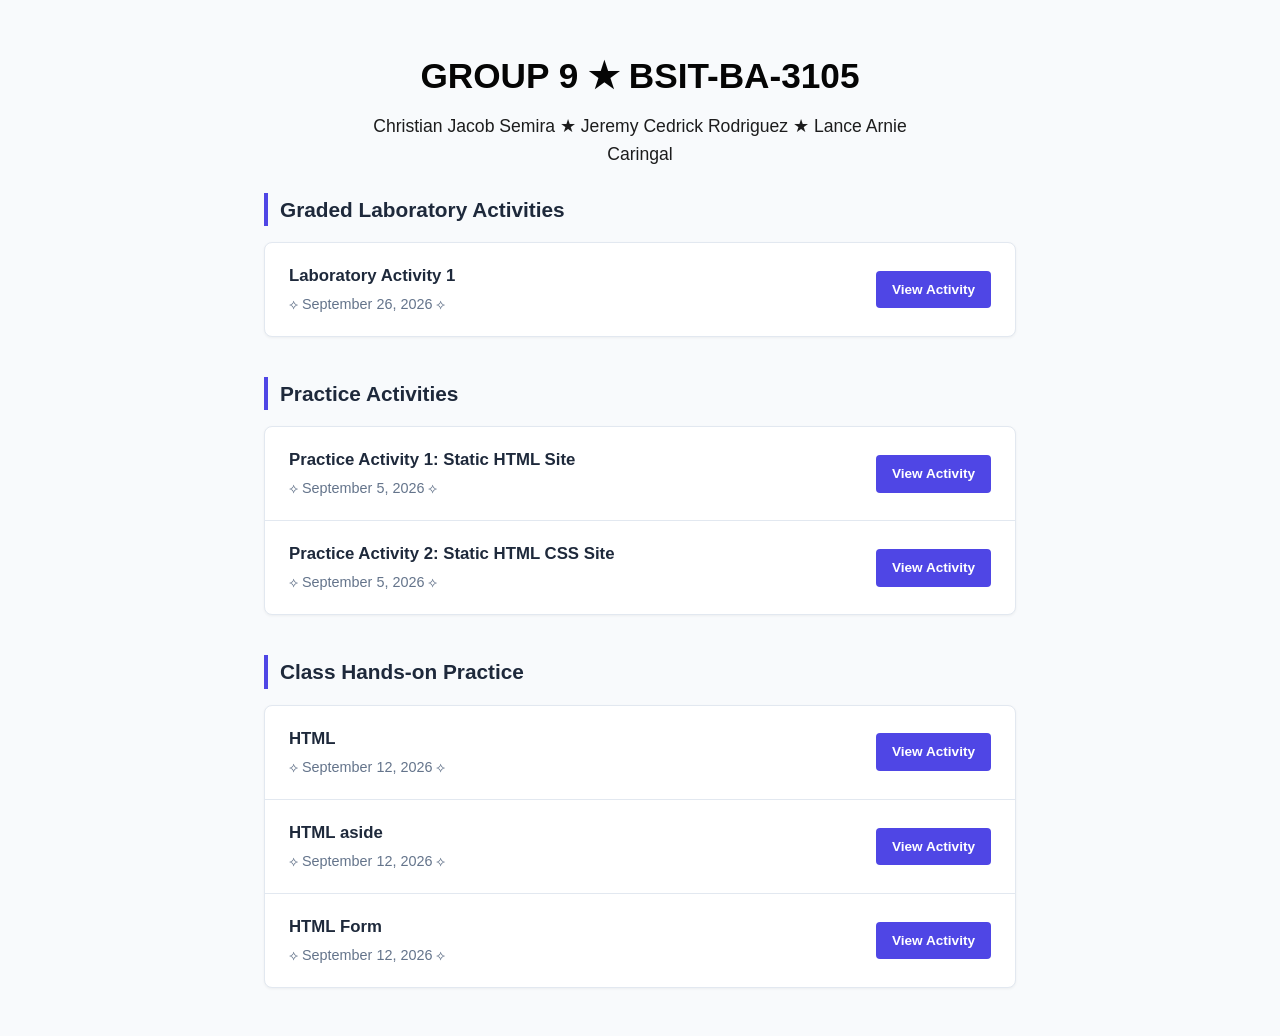
==== index.html @ ed229a6a "Update index.html links to connect activity files" ====
<!DOCTYPE html>
<html lang="en">
<head>
    <meta charset="UTF-8">
    <meta name="viewport" content="width=device-width, initial-scale=1.0">
    <title>Class Activity Repository</title>
    <link rel="stylesheet" href="style.css">
</head>
<body>
    <header>
        <h1>GROUP 9 ★ BSIT-BA-3105</h1>
        <p> Christian Jacob Semira ★ Jeremy Cedrick Rodriguez ★ Lance Arnie Caringal</p>
    </header>

    <!-- Main Content Area -->
    <main>
         <h2 class="section-title">Graded Laboratory Activities</h2>
        <ul class="activity-list">
            <li>
                <span class="activity-info">
                    <strong>Laboratory Activity 1</strong>
                    <p> ⟡ September 26, 2026 ⟡</p>
                </span>
                <a href="Lab_1.html" class="btn">View Activity</a>
            </li>
        </ul>
        <!-- Section: Current Module -->
        <h2 class="section-title">Practice Activities </h2>
        <ul class="activity-list">
            <li>
                <span class="activity-info">
                    <strong>Practice Activity 1: Static HTML Site</strong>
                    <p> ⟡ September 5, 2026 ⟡</p>
                </span>
                <a href="index.html
                " class="btn">View Activity</a>
            </li>
            <li>
                <span class="activity-info">
                    <strong>Practice Activity 2: Static HTML CSS Site</strong>
                    <p>⟡ September 5, 2026 ⟡</p>
                </span>
                <a href="style.css" class="btn">View Activity</a>
            </li>
        </ul>
<h2 class="section-title">Class Hands-on Practice</h2>
<ul class="activity-list">
            <li>
                <span class="activity-info">
                    <strong>HTML</strong>
                    <p>⟡ September 12, 2026 ⟡</p>
                </span>
                <a href="html.html" class="btn">View Activity</a>
            </li>
            <li>
                <span class="activity-info">
                    <strong>HTML aside</strong>
                    <p>⟡ September 12, 2026 ⟡</p>
                </span>
                <a href="Practice_1_html_aside.html" class="btn">View Activity</a>
            </li>
            <li>
                <span class="activity-info">
                    <strong>HTML Form</strong>
                    <p>⟡ September 12, 2026 ⟡</p>
                </span>
                <a href="Prac_1_html_forms.html" class="btn">View Activity</a>
            </li>
        </ul>
    </main>

</body>
</html>
---- style.css ----
:root {
    --primary: #4f46e5;
    --primary-dark: #4338ca;
    --bg-color: #f8fafc;
    --card-bg: #ffffff;
    --text-main: #1e293b;
    --text-muted: #64748b;
    --border-color: #e2e8f0;
}

* {
    margin: 0;
    padding: 0;
    box-sizing: border-box;
    font-family: 'Segoe UI', Tahoma, Geneva, Verdana, sans-serif;
}

body {
    background-color: var(--bg-color);
    color: var(--text-main);
    line-height: 1.6;
}

/* Banner Header */
header {
    color: rgb(5, 5, 5);
    padding: 3rem 2rem;
    text-align: center;
}

header h1 {
    font-size: 2.2rem;
    margin-bottom: 0.5rem;
}

header p {
    font-size: 1.1rem;
    opacity: 0.9;
    max-width: 600px;
    margin: 0 auto;
}

/* Main Container */
main {
    max-width: 800px;
    margin: -1.5rem auto 3rem auto;
    padding: 0 1.5rem;
}

/* Section Styling */
.section-title {
    font-size: 1.3rem;
    margin-bottom: 1rem;
    color: var(--text-main);
    border-left: 4px solid var(--primary);
    padding-left: 0.75rem;
}

/* Simple List Styling */
.activity-list {
    list-style: none;
    background: var(--card-bg);
    border: 1px solid var(--border-color);
    border-radius: 8px;
    box-shadow: 0 1px 3px 0 rgba(0, 0, 0, 0.05);
    margin-bottom: 2.5rem;
    overflow: hidden;
}

.activity-list li {
    display: flex;
    justify-content: space-between;
    align-items: center;
    padding: 1.25rem 1.5rem;
    border-bottom: 1px solid var(--border-color);
    gap: 1rem;
}

.activity-list li:last-child {
    border-bottom: none;
}

.activity-info strong {
    display: block;
    font-size: 1.05rem;
    color: var(--text-main);
    margin-bottom: 0.2rem;
}

.activity-info p {
    color: var(--text-muted);
    font-size: 0.9rem;
}

/* Buttons */
.btn {
    display: inline-block;
    background-color: var(--primary);
    color: white;
    padding: 0.5rem 1rem;
    border-radius: 4px;
    text-decoration: none;
    font-size: 0.85rem;
    font-weight: 600;
    white-space: nowrap;
    transition: background-color 0.2s;
}

.btn:hover {
    background-color: var(--primary-dark);
}

.btn.secondary {
    background-color: #e2e8f0;
    color: var(--text-main);
}

.btn.secondary:hover {
    background-color: #cbd5e1;
}

/* Footer */
footer {
    text-align: center;
    padding: 2rem;
    color: var(--text-muted);
    font-size: 0.85rem;
    border-top: 1px solid var(--border-color);
    background: white;
}
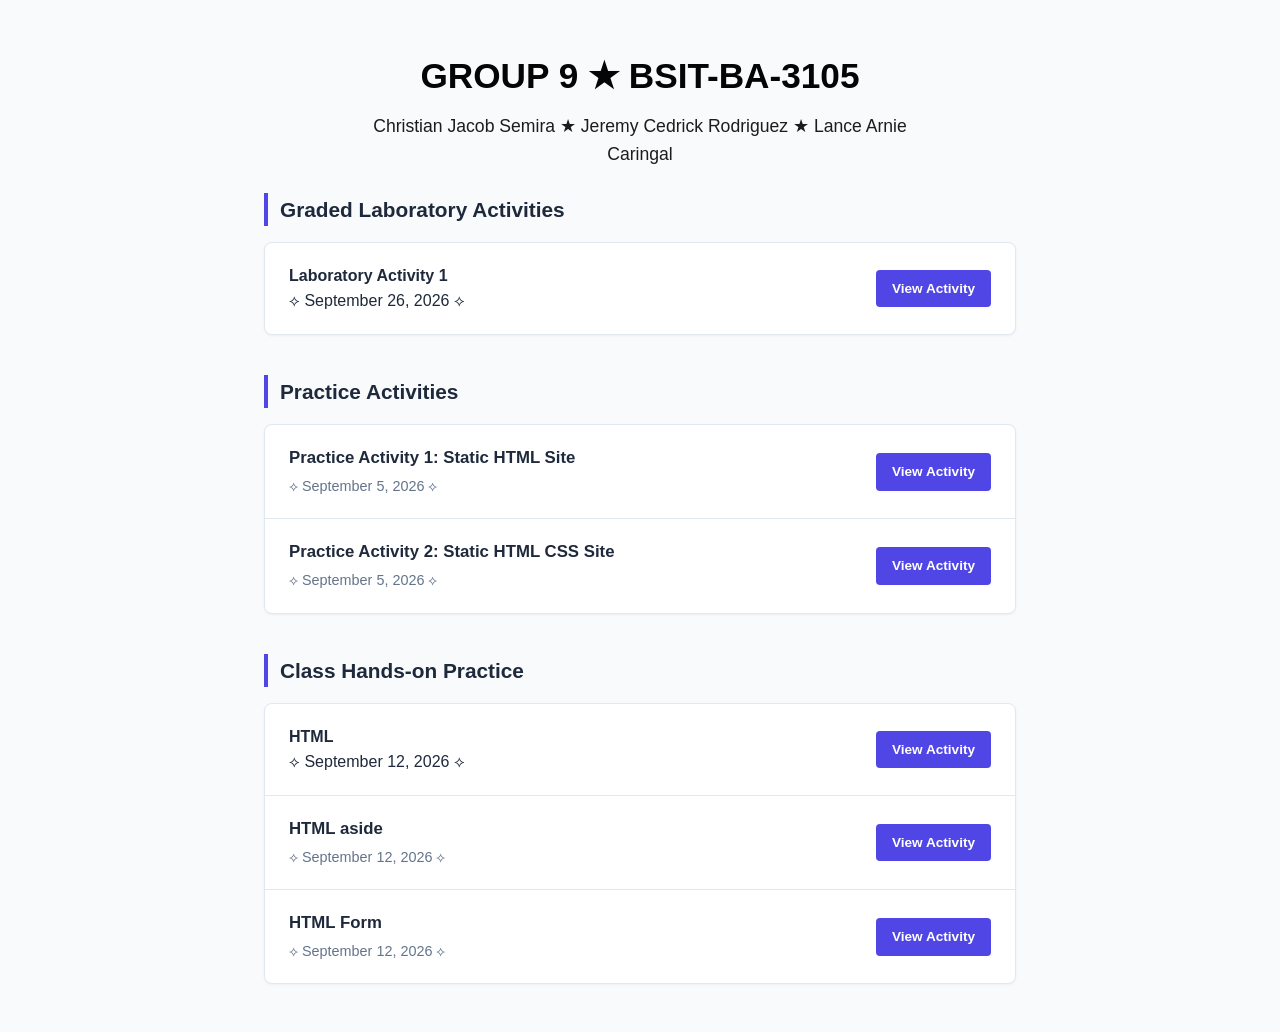
==== commit 33849151: "Update index.html links to connect activity files" ====
--- a/index.html
+++ b/index.html
@@ -17,7 +17,7 @@
          <h2 class="section-title">Graded Laboratory Activities</h2>
         <ul class="activity-list">
             <li>
-                <span class="activity-info">
+                <span class="Labaratory">
                     <strong>Laboratory Activity 1</strong>
                     <p> ⟡ September 26, 2026 ⟡</p>
                 </span>
@@ -46,7 +46,7 @@
 <h2 class="section-title">Class Hands-on Practice</h2>
 <ul class="activity-list">
             <li>
-                <span class="activity-info">
+                <span class="hands-on">
                     <strong>HTML</strong>
                     <p>⟡ September 12, 2026 ⟡</p>
                 </span>
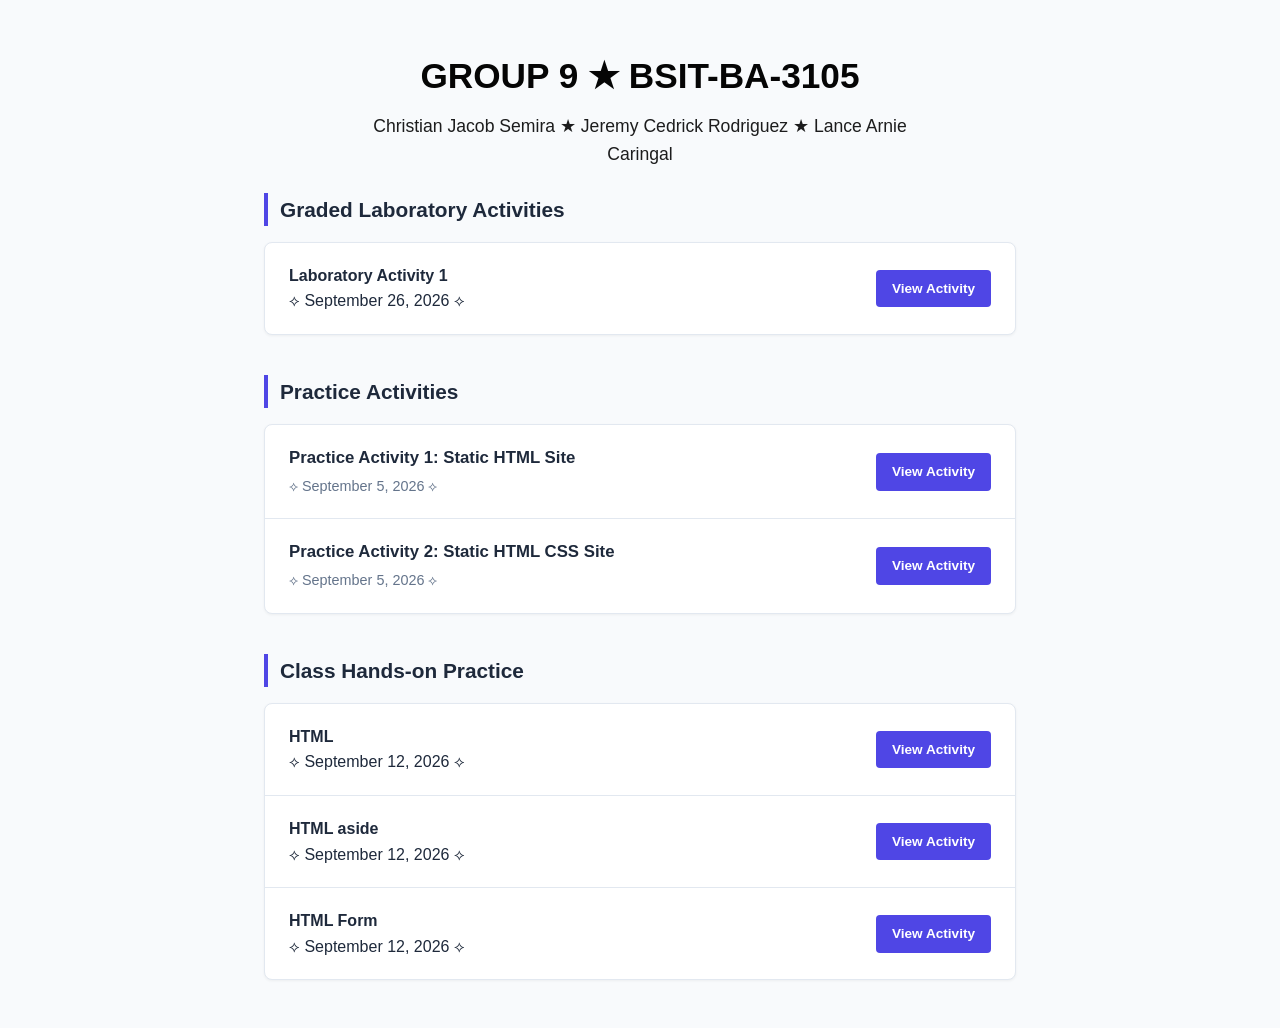
==== commit 35009df0: "Update index.html links to connect activity files" ====
--- a/index.html
+++ b/index.html
@@ -53,14 +53,14 @@
                 <a href="html.html" class="btn">View Activity</a>
             </li>
             <li>
-                <span class="activity-info">
+                <span class="hands-on">
                     <strong>HTML aside</strong>
                     <p>⟡ September 12, 2026 ⟡</p>
                 </span>
                 <a href="Practice_1_html_aside.html" class="btn">View Activity</a>
             </li>
             <li>
-                <span class="activity-info">
+                <span class="hands-on">
                     <strong>HTML Form</strong>
                     <p>⟡ September 12, 2026 ⟡</p>
                 </span>
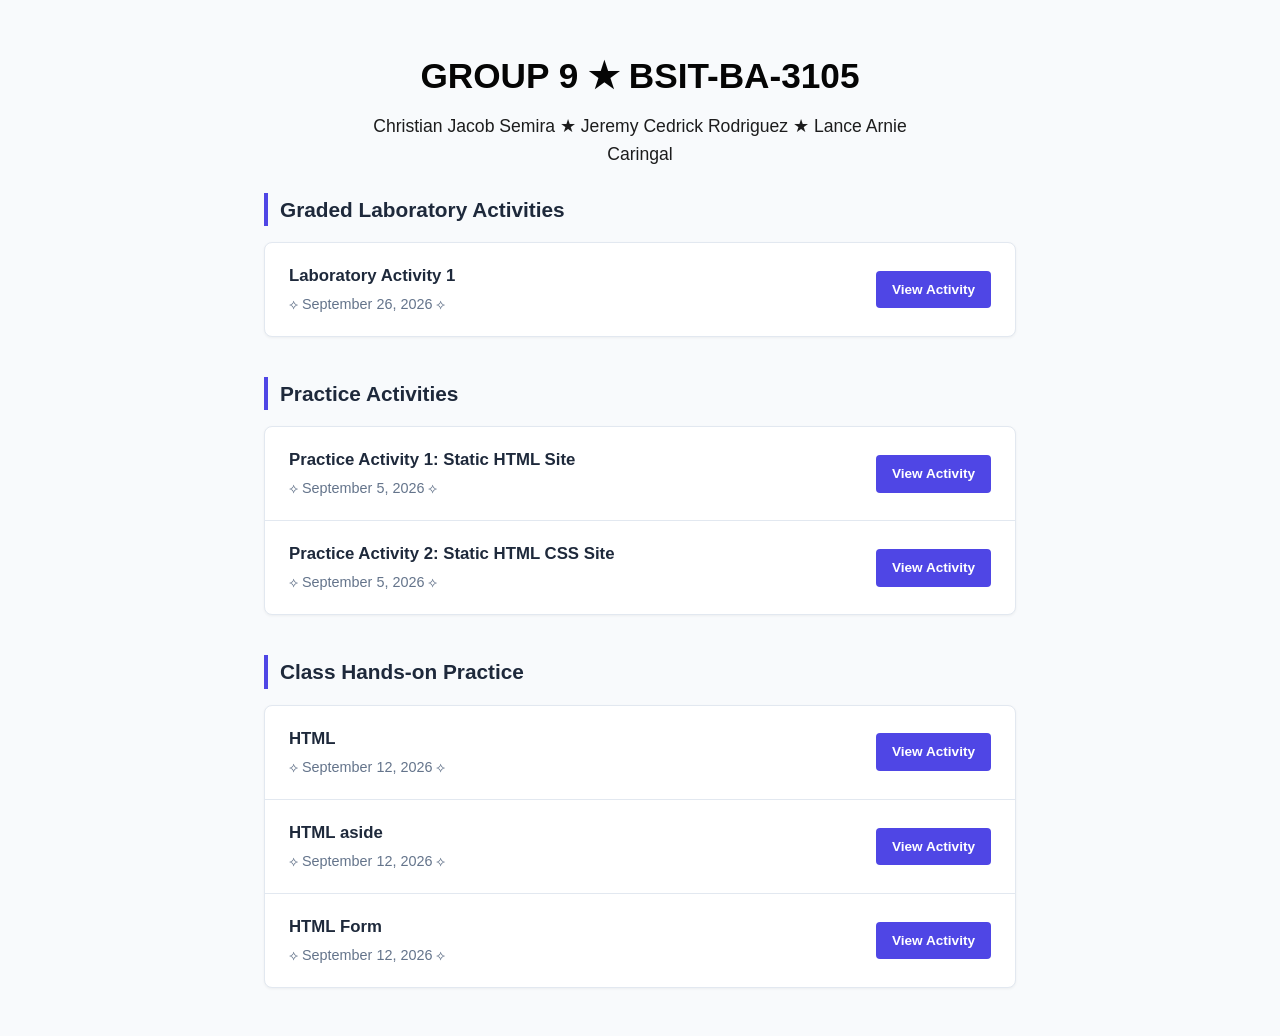
==== commit f0c86fa2: "Update index.html links to connect activity files" ====
--- a/index.html
+++ b/index.html
@@ -17,7 +17,7 @@
          <h2 class="section-title">Graded Laboratory Activities</h2>
         <ul class="activity-list">
             <li>
-                <span class="Labaratory">
+                <span class="activity-info">
                     <strong>Laboratory Activity 1</strong>
                     <p> ⟡ September 26, 2026 ⟡</p>
                 </span>
@@ -32,8 +32,7 @@
                     <strong>Practice Activity 1: Static HTML Site</strong>
                     <p> ⟡ September 5, 2026 ⟡</p>
                 </span>
-                <a href="index.html
-                " class="btn">View Activity</a>
+                <a href="index.html" class="btn">View Activity</a>
             </li>
             <li>
                 <span class="activity-info">
@@ -46,21 +45,21 @@
 <h2 class="section-title">Class Hands-on Practice</h2>
 <ul class="activity-list">
             <li>
-                <span class="hands-on">
+                <span class="activity-info">
                     <strong>HTML</strong>
                     <p>⟡ September 12, 2026 ⟡</p>
                 </span>
                 <a href="html.html" class="btn">View Activity</a>
             </li>
             <li>
-                <span class="hands-on">
+                <span class="activity-info">
                     <strong>HTML aside</strong>
                     <p>⟡ September 12, 2026 ⟡</p>
                 </span>
                 <a href="Practice_1_html_aside.html" class="btn">View Activity</a>
             </li>
             <li>
-                <span class="hands-on">
+                <span class="activity-info">
                     <strong>HTML Form</strong>
                     <p>⟡ September 12, 2026 ⟡</p>
                 </span>
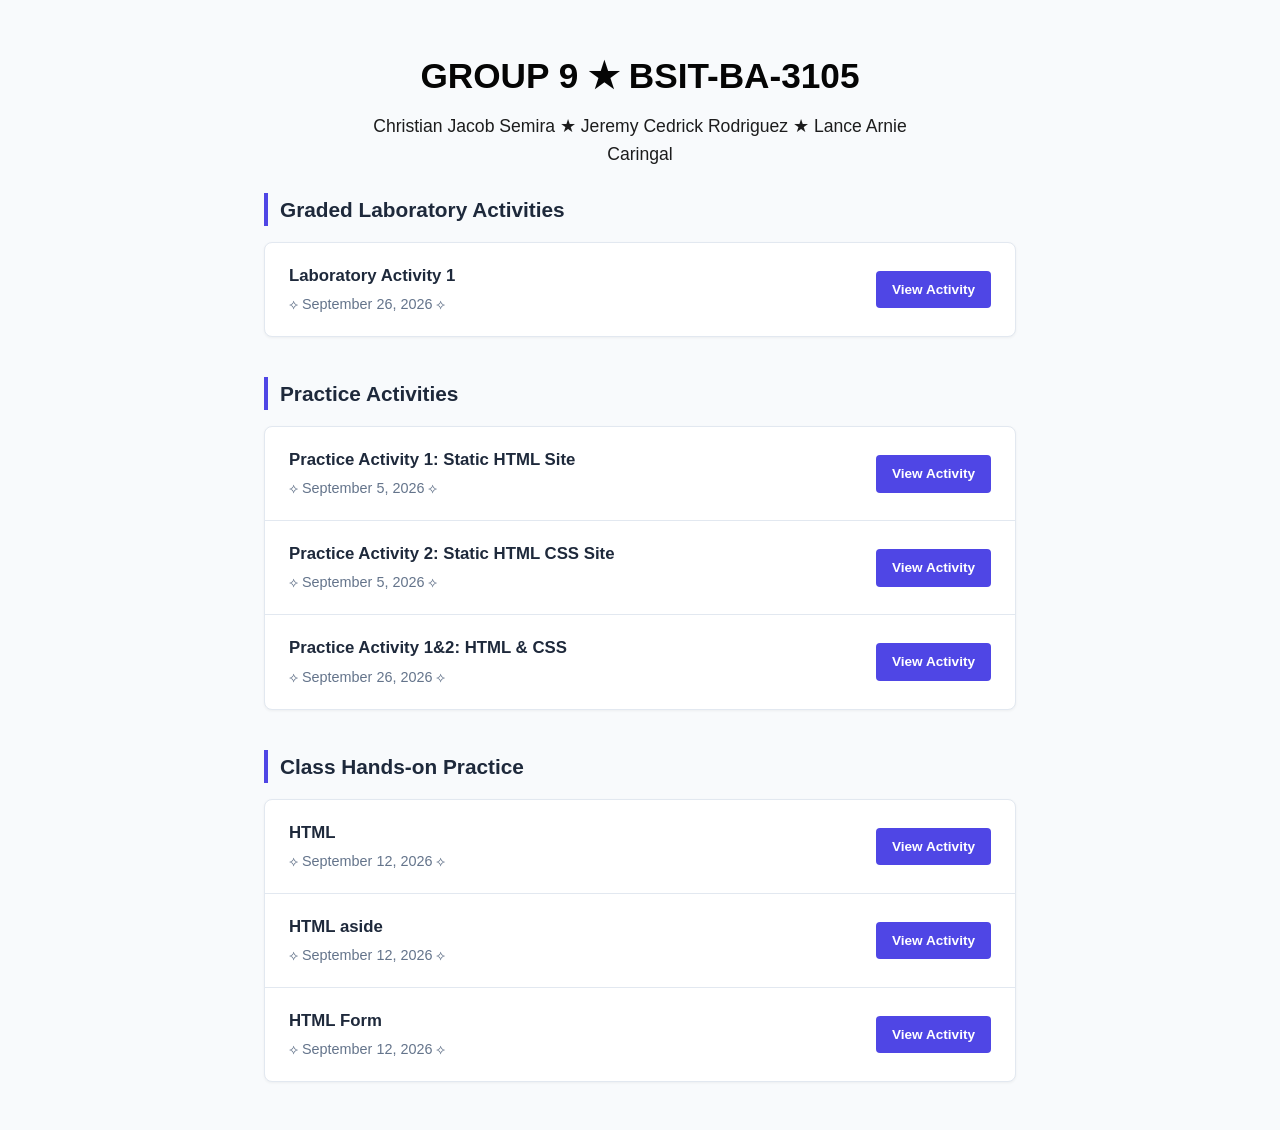
==== commit d43cc7ac: "Update project features" ====
--- a/index.html
+++ b/index.html
@@ -41,6 +41,13 @@
                 </span>
                 <a href="style.css" class="btn">View Activity</a>
             </li>
+            <li>
+                <span class="activity-info">
+                    <strong>Practice Activity 1&2: HTML & CSS</strong>
+                    <p>⟡ September 26, 2026 ⟡</p>
+                </span>
+                <a href="Practice_Activity-HTML_&_CSS-HTML.html" class="btn">View Activity</a>
+            </li>
         </ul>
 <h2 class="section-title">Class Hands-on Practice</h2>
 <ul class="activity-list">
--- a/style.css
+++ b/style.css
@@ -21,7 +21,6 @@
     line-height: 1.6;
 }
 
-/* Banner Header */
 header {
     color: rgb(5, 5, 5);
     padding: 3rem 2rem;
@@ -40,14 +39,12 @@
     margin: 0 auto;
 }
 
-/* Main Container */
 main {
     max-width: 800px;
     margin: -1.5rem auto 3rem auto;
     padding: 0 1.5rem;
 }
 
-/* Section Styling */
 .section-title {
     font-size: 1.3rem;
     margin-bottom: 1rem;
@@ -56,7 +53,6 @@
     padding-left: 0.75rem;
 }
 
-/* Simple List Styling */
 .activity-list {
     list-style: none;
     background: var(--card-bg);
@@ -92,7 +88,6 @@
     font-size: 0.9rem;
 }
 
-/* Buttons */
 .btn {
     display: inline-block;
     background-color: var(--primary);
@@ -119,7 +114,6 @@
     background-color: #cbd5e1;
 }
 
-/* Footer */
 footer {
     text-align: center;
     padding: 2rem;
